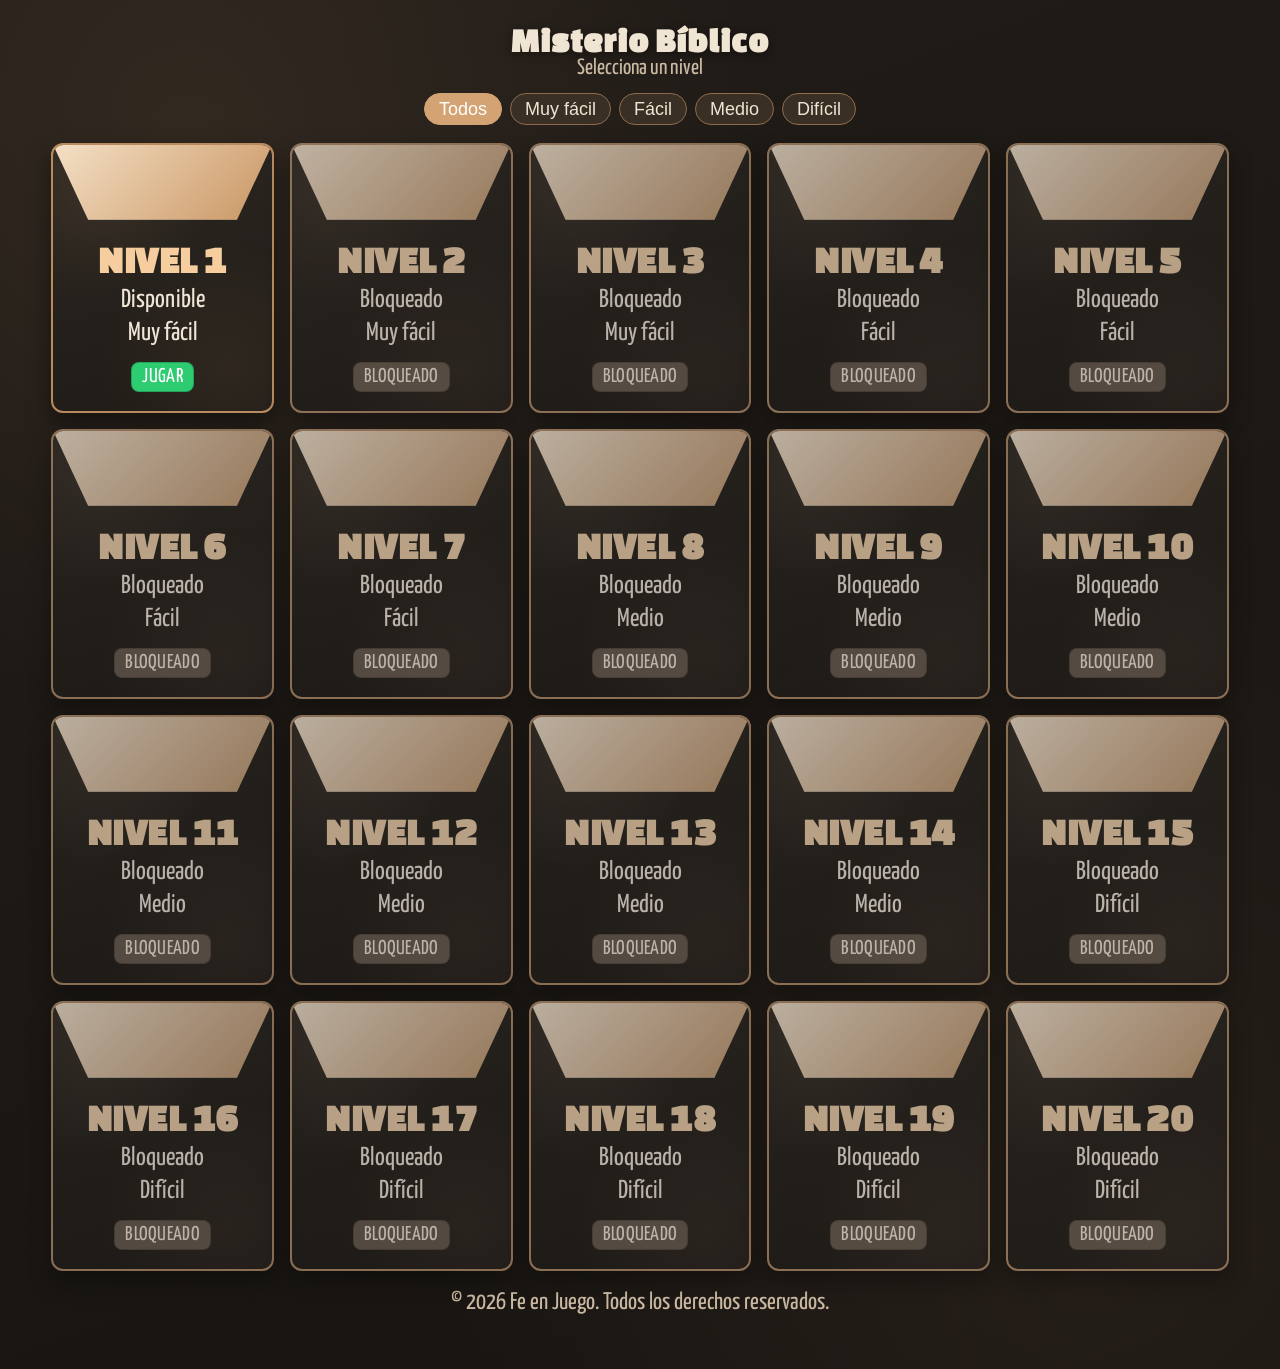
==== index.html @ 77494c27 "Add files via upload" ====
<!DOCTYPE html>
<html lang="es">
<head>
  <meta charset="UTF-8" />
  <meta name="viewport" content="width=device-width, initial-scale=1.0" />

  <link rel="preconnect" href="https://fonts.googleapis.com">
  <link rel="preconnect" href="https://fonts.gstatic.com" crossorigin>
  <link href="https://fonts.googleapis.com/css2?family=Changa+One:ital@0;1&family=Yanone+Kaffeesatz:wght@200..700&display=swap" rel="stylesheet">

  <title>Misterio Bíblico - Selección de Niveles</title>

  <style>
    :root{
      --bg-1:#211c18;
      --bg-2:#171411;
      --panel:#2a241f;
      --panel-2:#1f1b17;
      --gold:#d4a373;
      --gold-soft:#f5cd9e;
      --text:#efe6d8;
      --muted:#cbb9a2;
      --danger:#e63946;
      --ok:#2ecc71;
    }

    *{box-sizing:border-box}

    body{
      margin:0;
      min-height:100vh;
      color:var(--text);
      font-family:'Yanone Kaffeesatz', sans-serif;
      background:
        radial-gradient(circle at 15% 10%, rgba(212,163,115,0.10), transparent 35%),
        radial-gradient(circle at 85% 90%, rgba(212,163,115,0.07), transparent 40%),
        linear-gradient(160deg, var(--bg-1) 0%, var(--bg-2) 100%);
    }

    .page{
      width:min(1200px,92%);
      margin:0 auto;
      padding:22px 0 30px;
    }

    .topbar{
      display:flex;
      justify-content:center;
      align-items:center;
      text-align:center;
      margin-bottom:14px;
    }

    .brand{
  font-family:'Changa One', sans-serif;
  font-size:34px;
  letter-spacing:1px;
  color:#f0e4d2;
  text-shadow:0 2px 10px rgba(0,0,0,.4);
  margin:0;
}

.subtitle{
  margin:0;
  color:var(--muted);
  font-size:22px;
}

    .chips{
      display:flex;
      justify-content:center;   /* centra horizontalmente */
      align-items:center;
      gap:8px;                  /* menos separación */
      flex-wrap:wrap;
      margin:12px 0 18px;       /* menos margen vertical */
    }

    .chip{
      border:1px solid #8f6b4a;
      border-radius:999px;
      padding:6px 14px;         /* más chico */
      font-size:18px;           /* más chico */
      line-height:1;
      color:#f0e4d2;
      background:#3a2f25;
      cursor:pointer;
    }

    .chip.active{
      background:var(--gold);
      color:white;
      border-color:var(--gold);
    }

    .grid{
  display:grid;
  grid-template-columns: repeat(5, minmax(180px, 1fr));
  gap:16px;
}

@media (max-width: 1100px){
  .grid{ grid-template-columns: repeat(3, minmax(180px, 1fr)); }
}
@media (max-width: 700px){
  .grid{ grid-template-columns: repeat(2, minmax(160px, 1fr)); }
}

    .level-card{
      display:flex;
      flex-direction:column;
      min-height:270px;
      border-radius:12px;
      text-decoration:none;
      overflow:hidden;
      border:2px solid #b98a5d;
      background:
        radial-gradient(circle at 20% 15%, rgba(212,163,115,0.10), transparent 40%),
        radial-gradient(circle at 80% 85%, rgba(212,163,115,0.08), transparent 45%),
        linear-gradient(165deg, #2b2620 0%, #1f1b17 100%);
      box-shadow:0 10px 24px rgba(0,0,0,.45);
      transition:transform .15s ease, box-shadow .2s ease;
    }

    .level-card.unlocked:hover{
      transform:translateY(-4px);
      box-shadow:0 16px 28px rgba(0,0,0,.52);
    }

    .card-top{
      height:75px;
      background:linear-gradient(135deg, #f4e0c6 0%, #c99562 100%);
      clip-path:polygon(0 0,100% 0,84% 100%,16% 100%);
      border-bottom:1px solid rgba(0,0,0,.2);
    }

    .card-body{
      flex:1;
      padding:18px;
      text-align:center;
      display:flex;
      flex-direction:column;
      justify-content:center;
      gap:8px;
    }

    .level-title{
      margin:0;
      font-family:'Changa One', sans-serif;
      font-size:38px;
      color:var(--gold-soft);
      letter-spacing:.5px;
    }

    .level-text{
      margin:0;
      font-size:26px;
      color:#efe6d8;
    }

    .badge{
      width:max-content;
      margin:8px auto 0;
      border-radius:8px;
      padding:4px 10px;
      font-size:20px;
      letter-spacing:.3px;
      border:1px solid rgba(0,0,0,.2);
    }

    .badge.ok{ background:var(--ok); color:#fff; }
    .badge.lock{ background:#6b5a4c; color:#f5e6d6; }

    .level-card.locked{
      opacity:.75;
      cursor:not-allowed;
      filter:grayscale(.25);
    }

    .footer-help{
      margin-top:20px;
      font-size:24px;
      color:var(--muted);
      text-align:center;
    }

    @media (max-width:640px){
      .brand{font-size:34px}
      .subtitle{font-size:22px}
      .level-title{font-size:32px}
    }

.level-card { position: relative; }

.level-stamp{
  position:absolute;
  top:14px;
  right:45px;
  z-index:5;
  border:5px double #e63946;
  color:#e63946;
  background:rgba(255,255,255,0.9);
  font-family:'Changa One', sans-serif;
  font-size:22px;
  padding:4px 10px;
  border-radius:10px;
  transform:rotate(-12deg);
  text-transform:uppercase;
  pointer-events:none;
}

.level-time{
  margin-top:6px;
  font-size:22px;
  color:#ffd8b0;
  font-weight:700;
}
  </style>
</head>
<body>
  <main class="page">
    <header class="topbar">
      <div>
        <h1 class="brand">Misterio Bíblico</h1>
        <p class="subtitle">Selecciona un nivel</p>
      </div>
    </header>

    <section class="chips">
      <button class="chip active" type="button" data-filter="all">Todos</button>
      <button class="chip" type="button" data-filter="muy-facil">Muy fácil</button>
      <button class="chip" type="button" data-filter="facil">Fácil</button>
      <button class="chip" type="button" data-filter="medio">Medio</button>
      <button class="chip" type="button" data-filter="dificil">Difícil</button>
    </section>

    <section id="levels-grid" class="grid"></section>

<script src="./progress.js"></script>
<script>
  const totalLevels = 20;
  const grid = document.getElementById("levels-grid");
  const unlockedUpTo = MBProgress.getUnlockedLevel();

function formatTime(totalSeconds) {
  const mm = String(Math.floor(totalSeconds / 60)).padStart(2, "0");
  const ss = String(totalSeconds % 60).padStart(2, "0");
  return `${mm}:${ss}`;
}

function getDifficulty(level) {
  if (level >= 1 && level <= 3) return "muy-facil";
  if (level >= 4 && level <= 7) return "facil";
  if (level >= 8 && level <= 14) return "medio";
  return "dificil"; // 15 al 18
}

function getDifficultyLabel(diff) {
  if (diff === "muy-facil") return "Muy fácil";
  if (diff === "facil") return "Fácil";
  if (diff === "medio") return "Medio";
  return "Difícil";
}

  for (let level = 1; level <= totalLevels; level++) {
    const unlocked = level <= unlockedUpTo;

    const completed = localStorage.getItem(`mb_level_${level}_completed`) === "true";
    const bestTime = Number(localStorage.getItem(`mb_level_${level}_best_time`) || 0);
    const bestTimeText = bestTime > 0 ? formatTime(bestTime) : "--:--";

    const difficulty = getDifficulty(level);
    const difficultyLabel = getDifficultyLabel(difficulty);

    const card = document.createElement("a");
    card.className = `level-card ${unlocked ? "unlocked" : "locked"}`;
    card.dataset.difficulty = difficulty;
    card.href = unlocked ? `./nivel${level}.html` : "javascript:void(0)";
    card.innerHTML = `
      ${completed ? `<div class="level-stamp">RESUELTO</div>` : ""}
      <div class="card-top"></div>
      <div class="card-body">
        <h2 class="level-title">NIVEL ${level}</h2>
        <p class="level-text">${unlocked ? "Disponible" : "Bloqueado"}</p>
        ${completed ? `<p class="level-time">Tiempo: ${bestTimeText}</p>` : ""}
        <p class="level-text">${difficultyLabel}</p>
        <span class="badge ${unlocked ? "ok" : "lock"}">${unlocked ? "JUGAR" : "BLOQUEADO"}</span>
      </div>
    `;

    if (!unlocked) {
      card.addEventListener("click", (e) => {
        e.preventDefault();
        alert(`Completa niveles anteriores para desbloquear el Nivel ${level}.`);
      });
    }

    grid.appendChild(card);
  }
</script>

    <p class="footer-help">© 2026 Fe en Juego. Todos los derechos reservados.</p>
  </main>

<script>
  // Si nivel 1 se completó, habilitar nivel 2

  const card2 = document.getElementById("card-level-2");
  const text2 = document.getElementById("level-2-text");
  const badge2 = document.getElementById("level-2-badge");

  if (level1Completed) {
    card2.classList.remove("locked");
    card2.classList.add("unlocked");
    card2.href = "./nivel2.html"; // cambia ruta si tu nivel2 está en otra carpeta
    text2.textContent = "Desbloqueado";
    badge2.textContent = "JUGAR";
    badge2.classList.remove("lock");
    badge2.classList.add("ok");
  } else {
    card2.addEventListener("click", (e) => {
      e.preventDefault();
      alert("Completa el Nivel 1 para desbloquear este nivel.");
    });
  }
</script>

<script>
const chips = document.querySelectorAll(".chip");
const cards = () => document.querySelectorAll(".level-card");

chips.forEach((chip) => {
  chip.addEventListener("click", () => {
    chips.forEach(c => c.classList.remove("active"));
    chip.classList.add("active");

    const filter = chip.dataset.filter;

    cards().forEach((card) => {
      const cardDiff = card.dataset.difficulty;
      const show = filter === "all" || cardDiff === filter;
      card.style.display = show ? "flex" : "none";
    });
  });
});
</script>
</body>
</html>
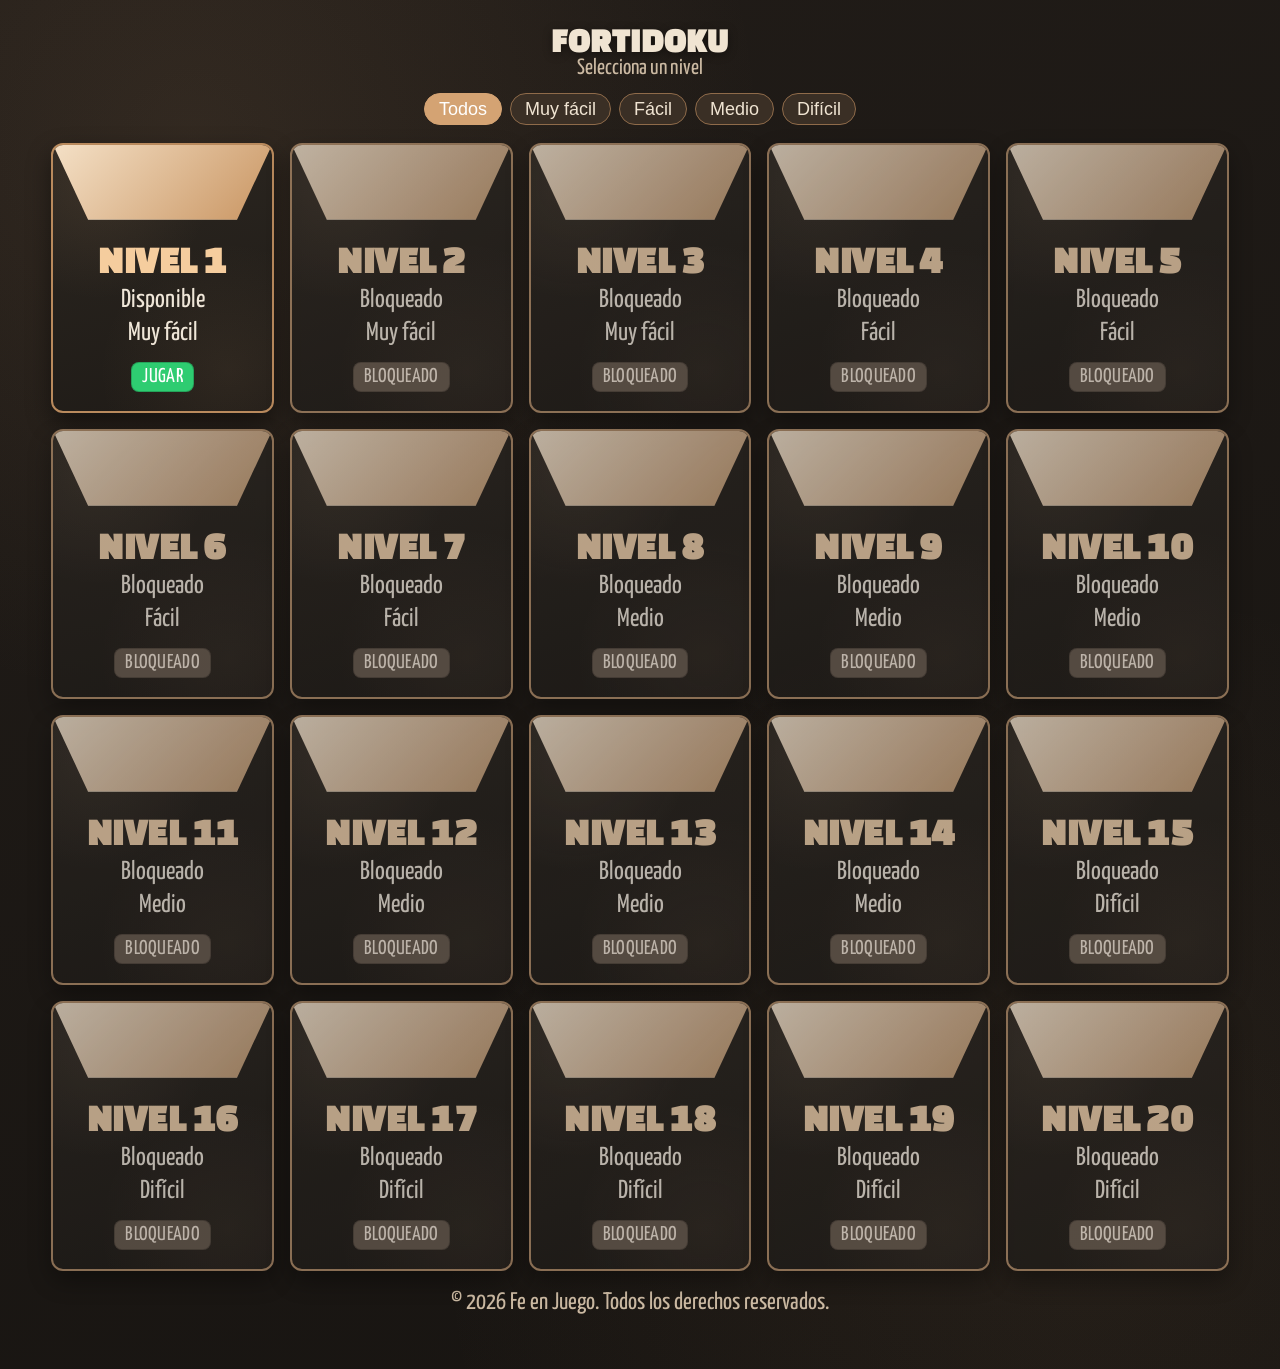
==== commit 646f01f4: "index.html" ====
--- a/index.html
+++ b/index.html
@@ -220,7 +220,7 @@
   <main class="page">
     <header class="topbar">
       <div>
-        <h1 class="brand">Misterio Bíblico</h1>
+        <h1 class="brand">FORTIDOKU</h1>
         <p class="subtitle">Selecciona un nivel</p>
       </div>
     </header>
@@ -344,4 +344,4 @@
 });
 </script>
 </body>
-</html>+</html>
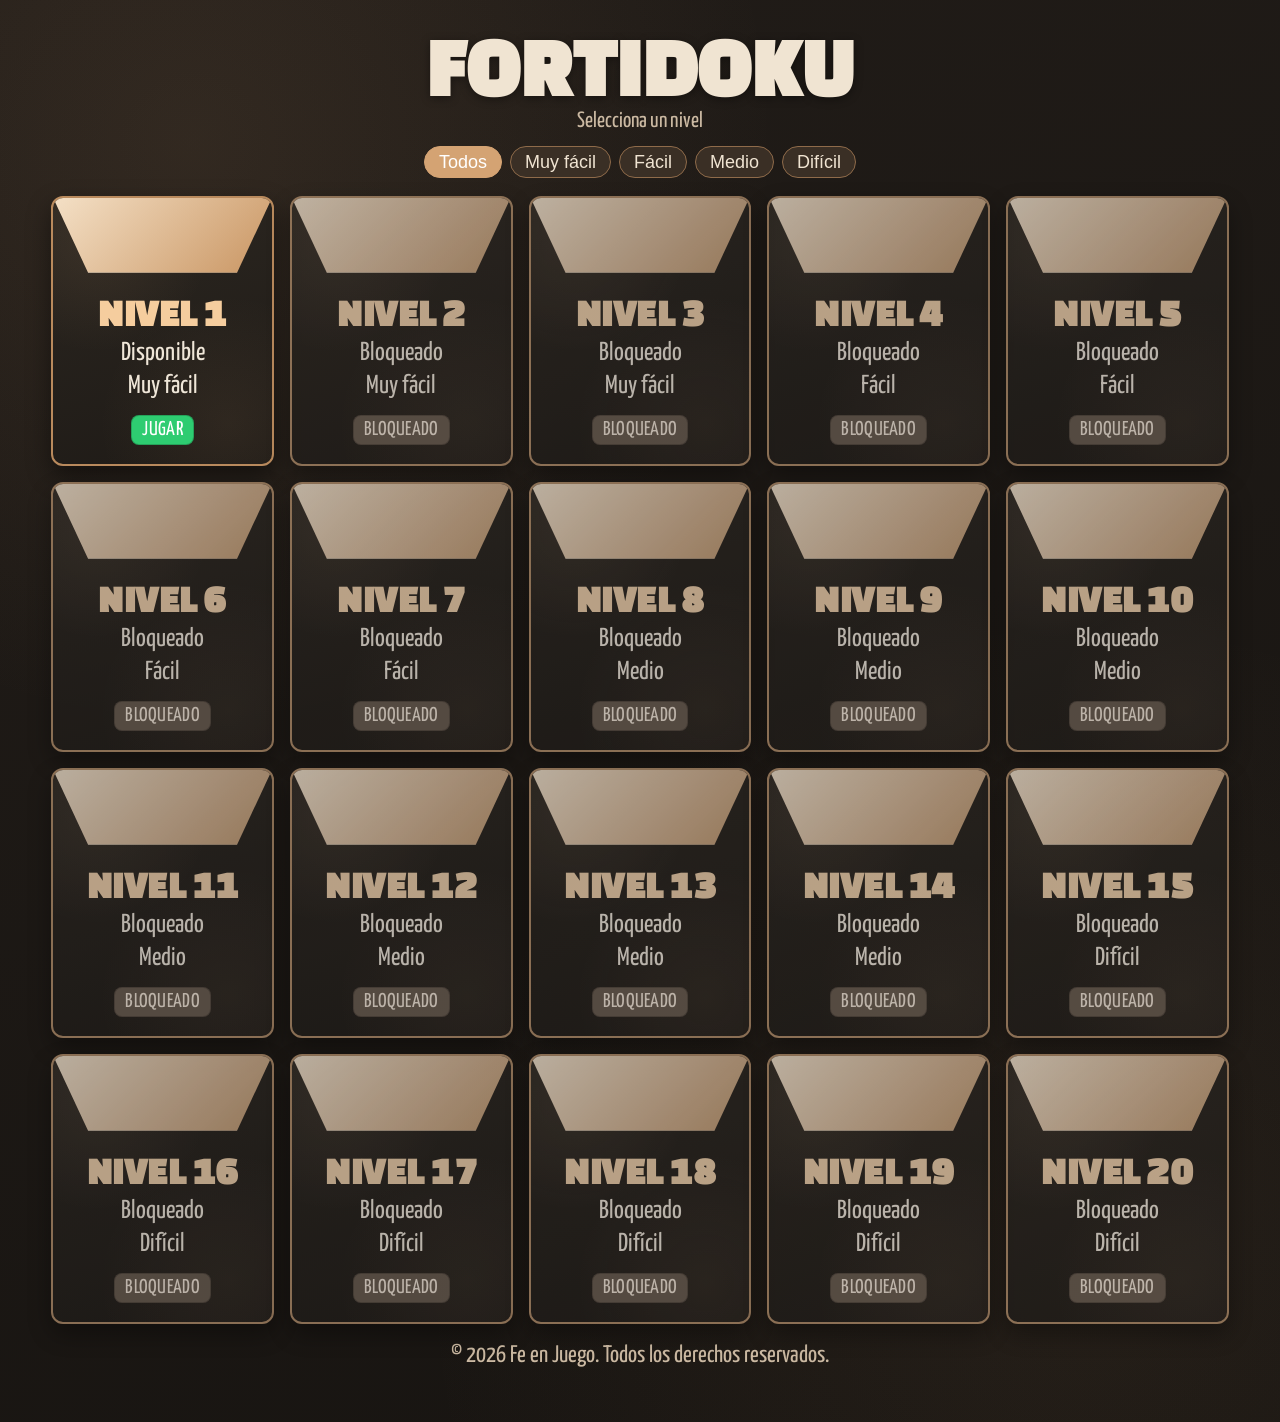
==== commit d26b59cb: "index.html" ====
--- a/index.html
+++ b/index.html
@@ -53,7 +53,7 @@
 
     .brand{
   font-family:'Changa One', sans-serif;
-  font-size:34px;
+  font-size:84px;
   letter-spacing:1px;
   color:#f0e4d2;
   text-shadow:0 2px 10px rgba(0,0,0,.4);
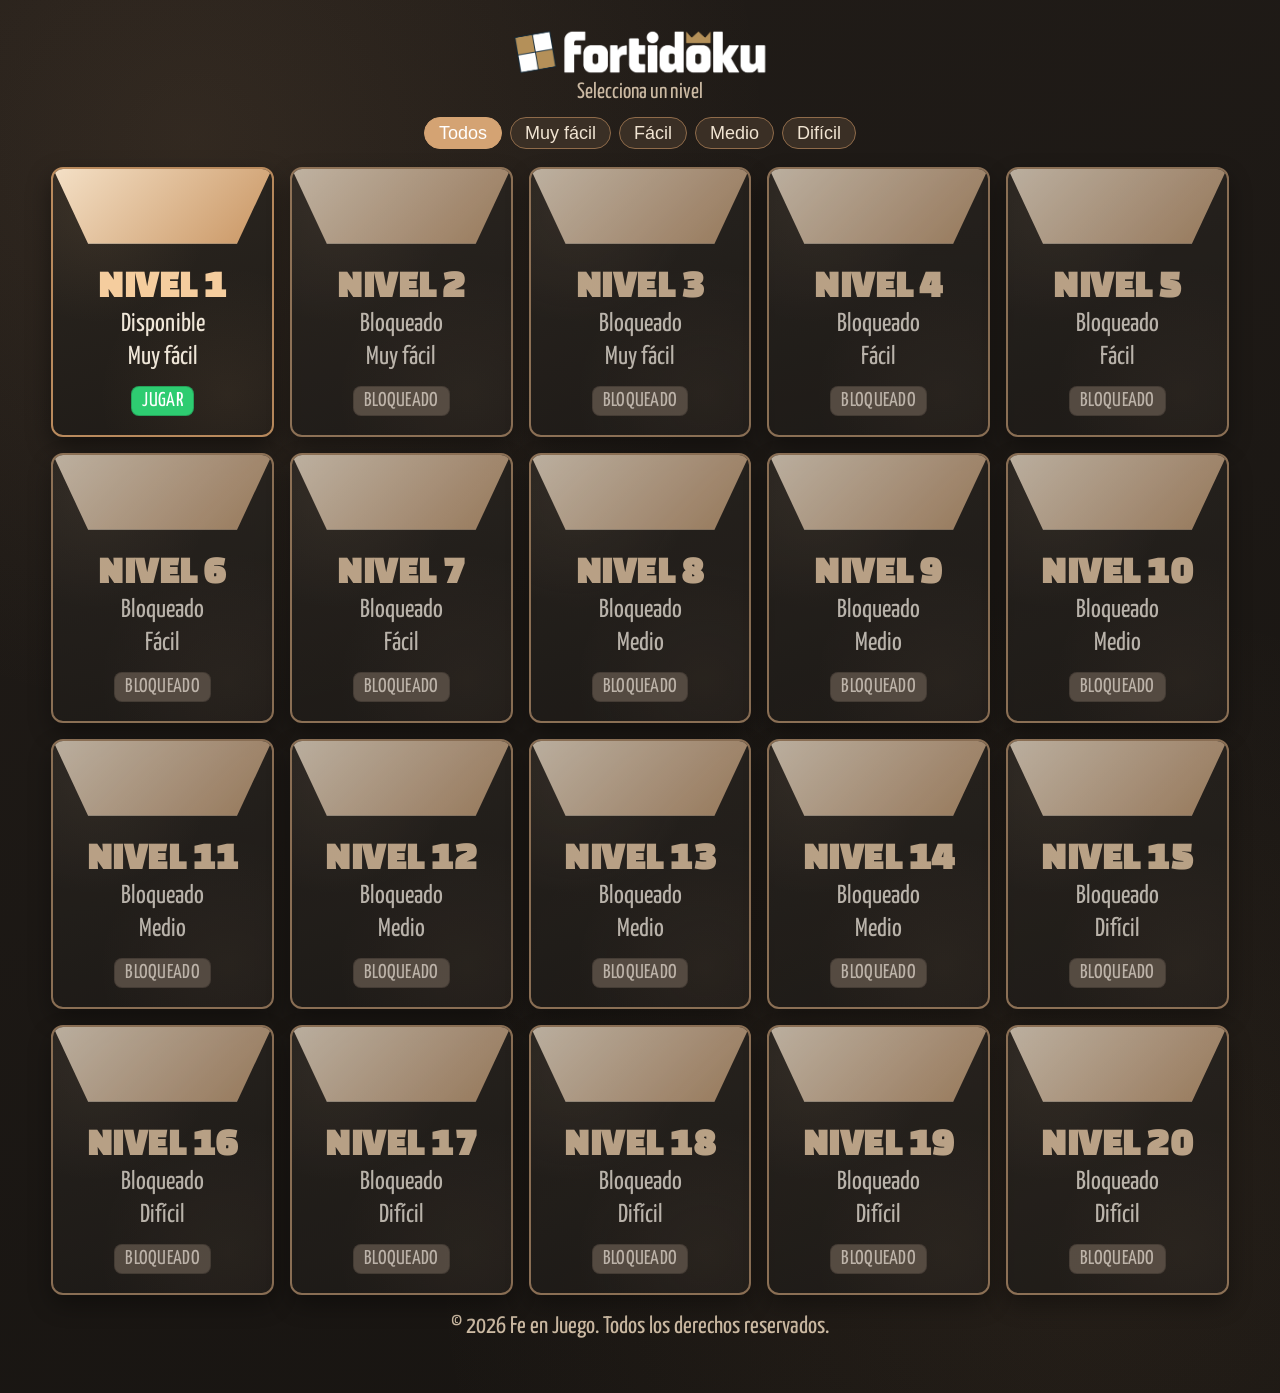
==== commit 61835edd: "Logo" ====
--- a/index.html
+++ b/index.html
@@ -8,7 +8,7 @@
   <link rel="preconnect" href="https://fonts.gstatic.com" crossorigin>
   <link href="https://fonts.googleapis.com/css2?family=Changa+One:ital@0;1&family=Yanone+Kaffeesatz:wght@200..700&display=swap" rel="stylesheet">
 
-  <title>Misterio Bíblico - Selección de Niveles</title>
+  <title>FORTIDOKU</title>
 
   <style>
     :root{
@@ -220,7 +220,9 @@
   <main class="page">
     <header class="topbar">
       <div>
-        <h1 class="brand">FORTIDOKU</h1>
+        <h1 class="brand" style="margin:0; display:flex; align-items:center;">
+          <img src="imagenes/elementos/fortidoku-logo.png" style="height:60px;">
+        </h1>
         <p class="subtitle">Selecciona un nivel</p>
       </div>
     </header>
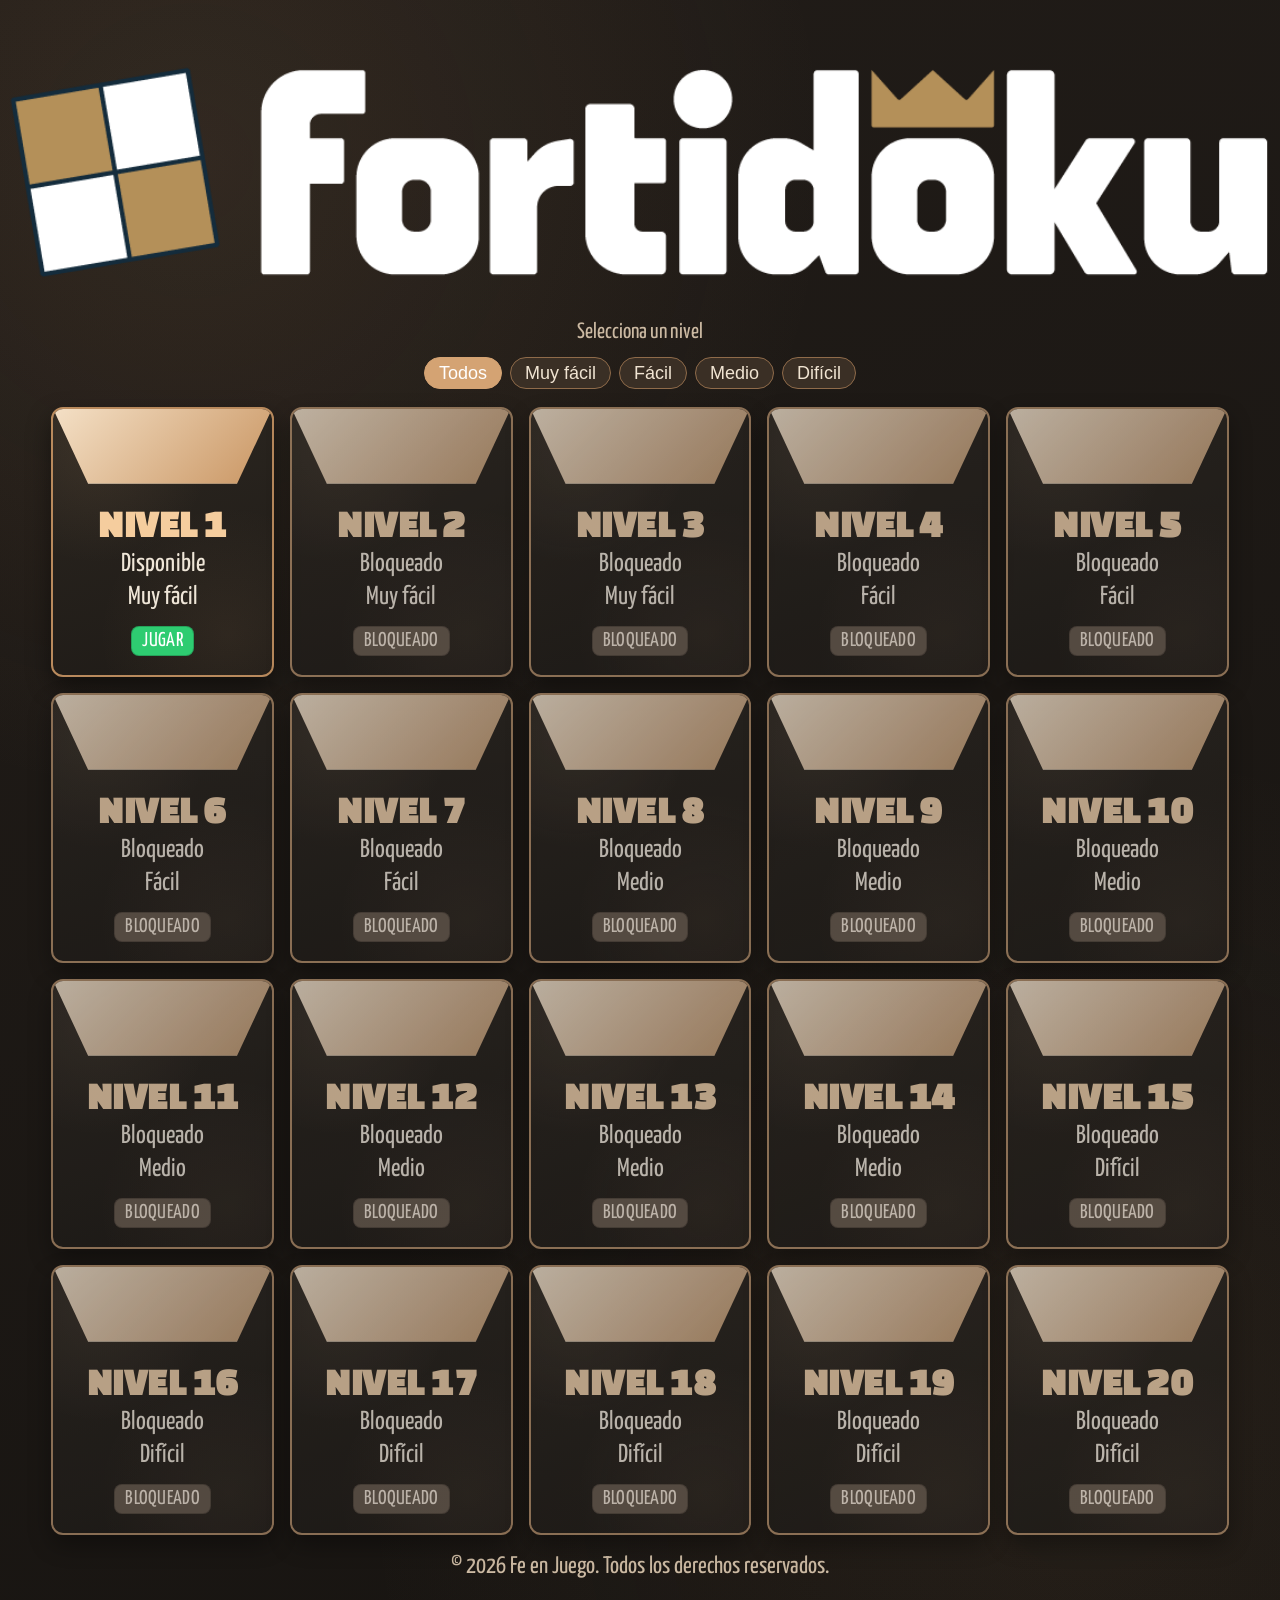
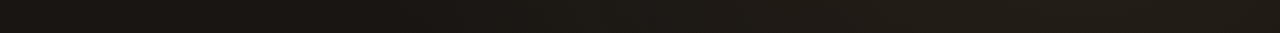
==== commit bfbf3fe9: "Update index.html" ====
--- a/index.html
+++ b/index.html
@@ -221,7 +221,7 @@
     <header class="topbar">
       <div>
         <h1 class="brand" style="margin:0; display:flex; align-items:center;">
-          <img src="imagenes/elementos/fortidoku-logo.png" style="height:60px;">
+          <img src="imagenes/elementos/fortidoku-logo.png" style="height:300px;">
         </h1>
         <p class="subtitle">Selecciona un nivel</p>
       </div>
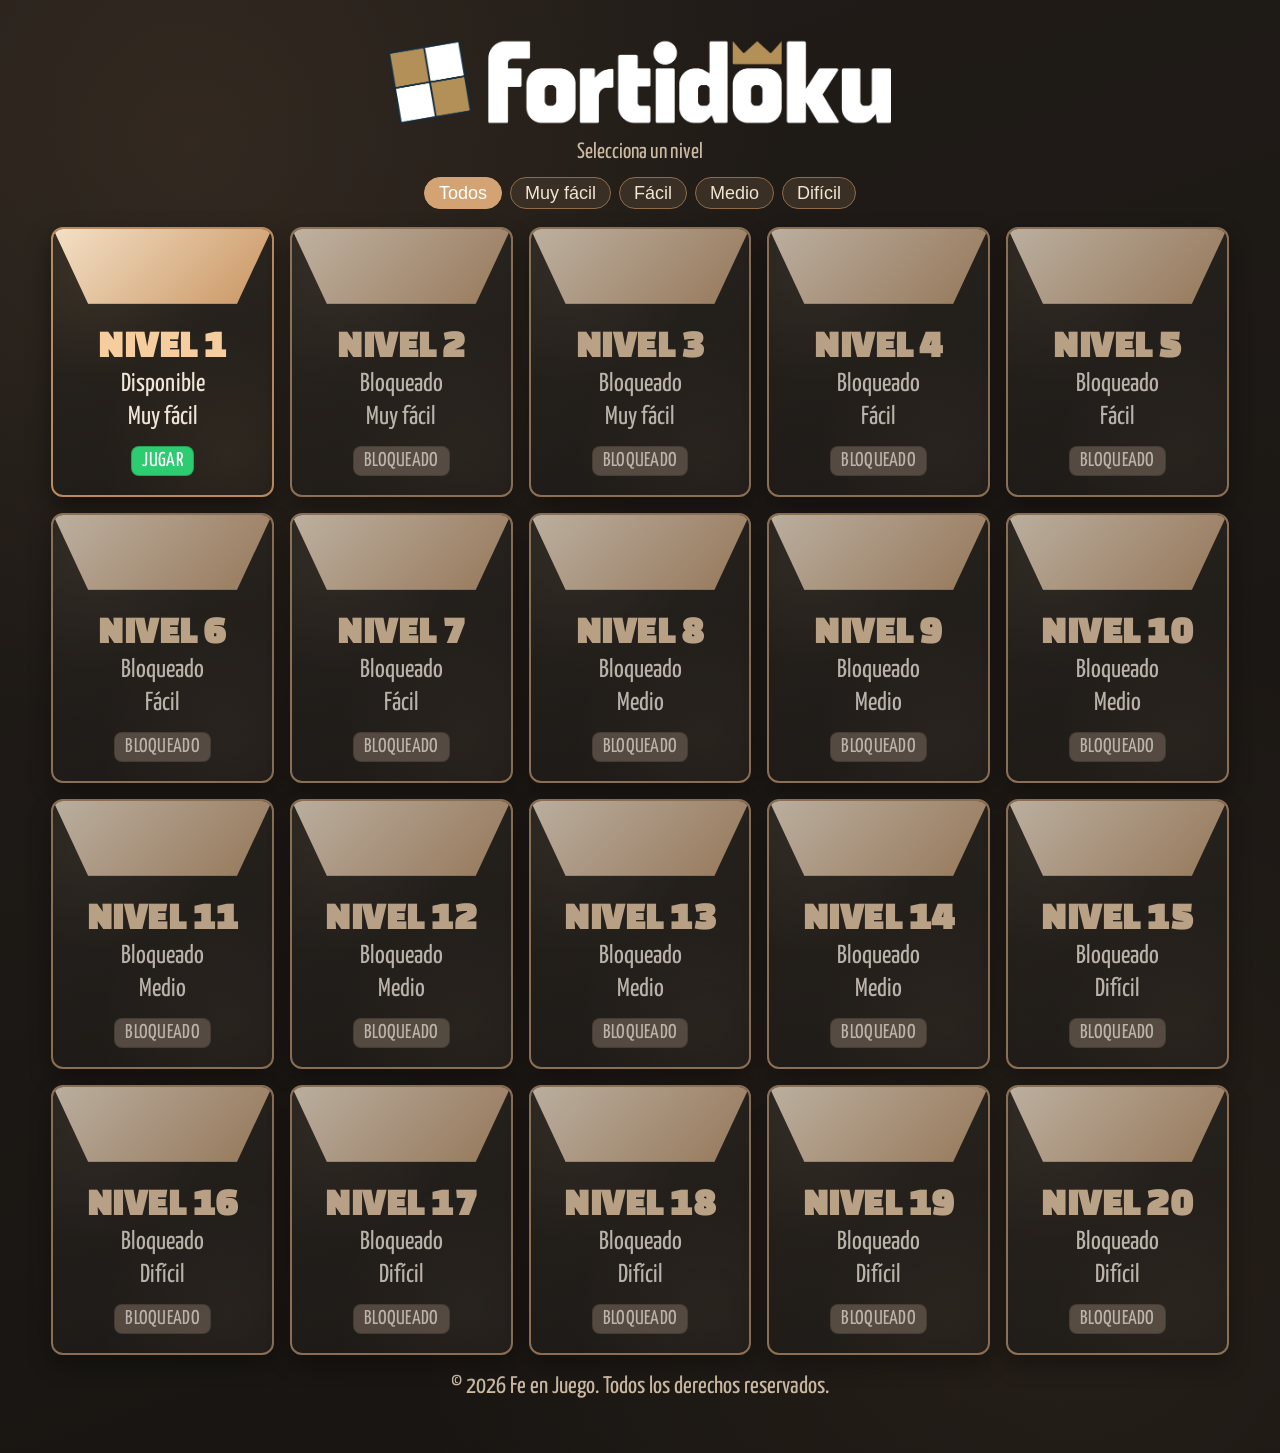
==== commit 3eceef5a: "Update index.html" ====
--- a/index.html
+++ b/index.html
@@ -221,7 +221,7 @@
     <header class="topbar">
       <div>
         <h1 class="brand" style="margin:0; display:flex; align-items:center;">
-          <img src="imagenes/elementos/fortidoku-logo.png" style="height:300px;">
+          <img src="imagenes/elementos/fortidoku-logo.png" style="height:120px;">
         </h1>
         <p class="subtitle">Selecciona un nivel</p>
       </div>
